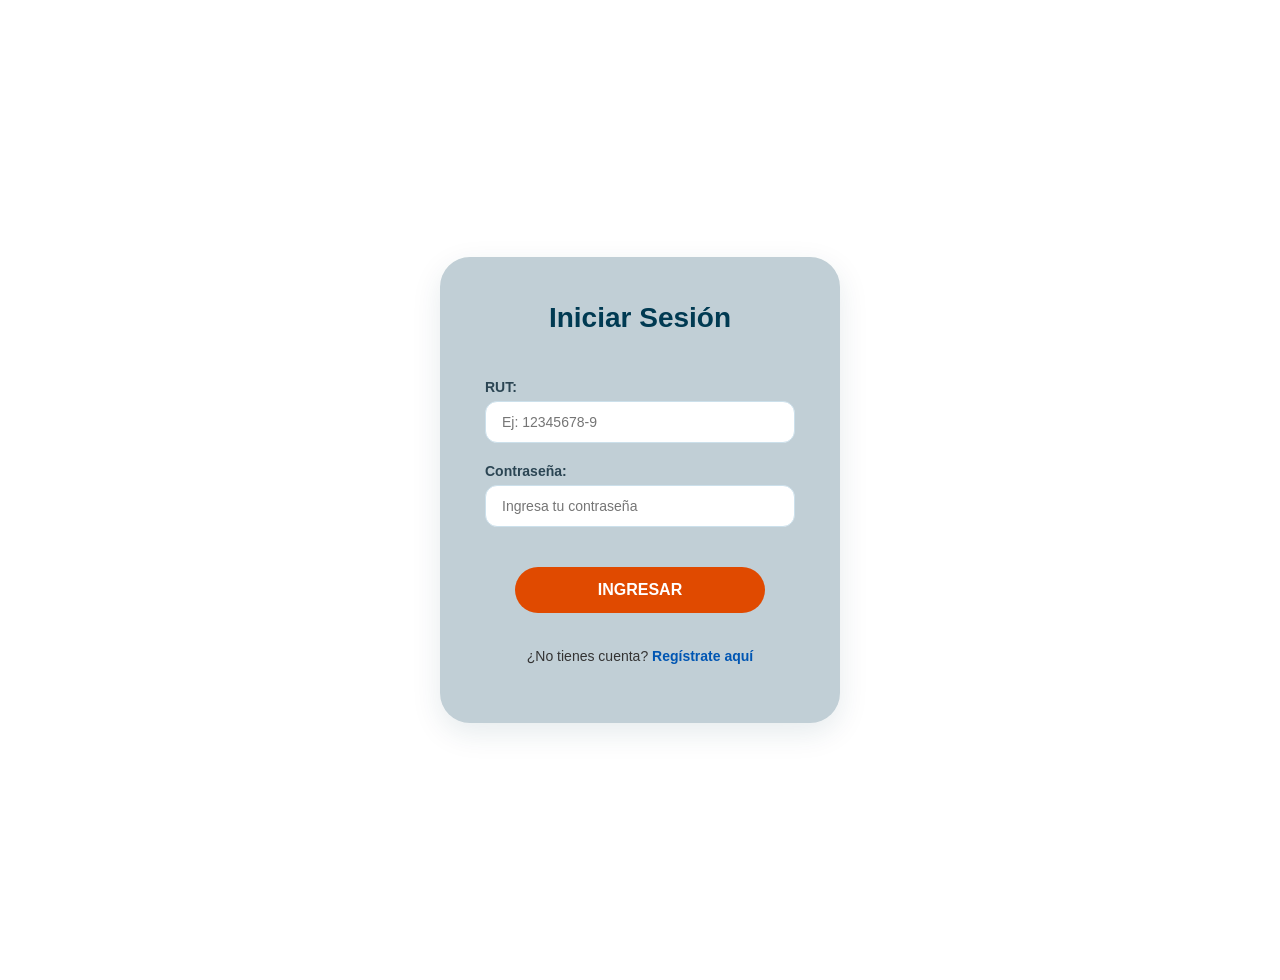
==== usuario/inicio_sesion.html @ c823daf5 "Inicio de sesion realizada con validaciones y navegacion cruzada con registro ademas de actualizacio" ====
<!DOCTYPE html>
<html lang="es">
<head>
    <meta charset="UTF-8">
    <meta name="viewport" content="width=device-width, initial-scale=1.0">
    <title>Iniciar Sesión</title>
    <link rel="stylesheet" href="style.css">
</head>
<body class="bodyregistro bodylogin">
    
    <form class="formularioregistroborde formulariologin" id="formularioLogin" action="index.html" method="POST">
        <p class="tituloregistro">Iniciar Sesión</p>

        <div class="camporegistro">
            <label for="rutLogin">RUT:</label>
            <input type="text" id="rutLogin" placeholder="Ej: 12345678-9" maxlength="10">
            <p id="error-rutLogin" class="texto-error"></p>
        </div>

        <div class="camporegistro">
            <label for="passLogin">Contraseña:</label>
            <input type="password" id="passLogin" placeholder="Ingresa tu contraseña">
            <p id="error-passLogin" class="texto-error"></p>
        </div>

        <button type="submit" class="enviar">INGRESAR</button>

        <p class="enlace-navegacion">
            ¿No tienes cuenta? <a href="registro.html">Regístrate aquí</a>
        </p>
    </form>

    <script src="validaciones.js"></script>
</body>
</html>
---- usuario/style.css ----
/* =========================================
   1. CONFIGURACIÓN BASE
========================================= */
/* Aplica a toda la página: quita márgenes y define color de fondo */
body { 
    margin: 0; /* Borra el espacio blanco que los navegadores ponen por defecto */
    font-family: Arial, sans-serif; /* Define el tipo de letra clásico */
    background-color: #f4f4f4; /* Un gris muy claro para el fondo de toda la página */
}

/* =========================================
   2. ENCABEZADO (Header Celeste)
========================================= */
.header-celeste {
    display: flex; /* Activa Flexbox: pone los elementos en una fila horizontal */
    justify-content: space-between; /* Empuja los elementos a los extremos izquierdo y derecho */
    align-items: center; /* Centra los elementos verticalmente */
    background-color: #e0f7fa; /* AQUÍ: El color celeste tipo clínica */
    padding: 15px 40px; /* 15px de espacio interno arriba/abajo y 40px a los lados */
    box-shadow: 0 2px 10px rgba(0,0,0,0.1); /* Crea una sombra suave debajo del encabezado */
}

/* Agrupa el logo y el texto en la parte izquierda */
.logo-contenedor {
    display: flex; 
    align-items: center; /* Alinea la foto y el texto en el centro */
    gap: 15px; /* Crea un espacio de 15px entre la imagen y el texto */
}

/* Tamaño de la imagen del logo */
.logo-img { height: 45px; width: auto; } /* Fija la altura, el ancho se ajusta solo */

/* Estilo del nombre de la tienda */
.logo-texto { 
    font-size: 1.6rem; /* Tamaño de la letra */
    font-weight: bold; /* Letras gruesas (negrita) */
    color: #002b49; /* Azul oscuro elegante */
}

/* Estilo para los enlaces de navegación del centro */
.nav-principal a { 
    margin: 0 15px; /* Separa los enlaces 15px entre sí */
    text-decoration: none; /* Quita la línea de subrayado de los links */
    color: #333; /* Texto gris oscuro */
    font-weight: bold; 
}
.nav-principal a:hover { color: #0070d1; } /* Se vuelve azul al pasar el mouse */

/* Agrupa la lupa y el botón de inicio de sesión a la derecha */
.acciones-header {
    display: flex; 
    align-items: center; 
    gap: 20px; /* Separación entre la lupa y el botón */
}

/* Botón azul principal de Iniciar Sesión */
.btn-login {
    background-color: #0070d1; /* Fondo azul */
    color: white; /* Texto blanco */
    padding: 10px 25px; /* Engorda el botón con espacio interno */
    border-radius: 25px; /* Bordes muy redondeados (tipo píldora) */
    text-decoration: none; /* Quita el subrayado */
    font-weight: bold;
}

/* =========================================
   3. ESTRUCTURA CENTRAL (Contenedor principal)
========================================= */
.contenedor-principal {
    max-width: 1300px; /* Evita que el contenido se estire infinito en pantallas gigantes */
    margin: 0 auto; /* Centra el contenedor en medio de la pantalla */
    padding: 40px 20px; /* Espacio arriba/abajo (40px) y a los lados (20px) */
}

/* =========================================
   4. IMAGEN CENTRAL (Banner)
========================================= */
.banner-central {
    /* Aquí pones tu imagen de fondo real. Por ahora uso un gris oscuro de prueba */
    background-image: url('./img/fondo-1.jpg'); 
    background-color: #333; /* Color de respaldo si la imagen falla */
    background-size: cover; /* Hace que la imagen cubra toda la caja */
    background-position: center; /* Centra la imagen */
    border-radius: 15px; /* Redondea las esquinas del banner gigante */
    position: relative; /* CRÍTICO: Necesario para ponerle una capa oscura encima */
    display: flex; /* Activa Flexbox */
    align-items: center; /* Centra verticalmente los elementos internos */
    padding: 50px; /* Espaciado interno generoso */
    margin-bottom: 40px; /* Empuja las cajas de abajo (Grilla) 40px hacia abajo */
}

/* Capa oscura semitransparente para asegurar que se lean los textos blancos */
.banner-central::before {
    content: ""; /* Obligatorio para crear elementos invisibles en CSS */
    position: absolute; /* Saca la capa del flujo y la hace flotar */
    top: 0; left: 0; width: 100%; height: 100%; /* Cubre el 100% de la imagen */
    background: rgba(0,0,0,0.6); /* Color negro al 60% de transparencia */
    border-radius: 15px; /* Hereda las esquinas redondas */
    z-index: 1; /* Pone esta capa en el nivel 1 (sobre la foto) */
}

/* Caja que agrupa los textos y la carátula, protegiéndolos de la oscuridad */
.banner-contenido {
    position: relative; 
    z-index: 2; /* Nivel 2 (Queda por encima de la capa oscura para verse bien) */
    width: 100%;
    display: flex; /* Pone los textos a un lado y la carátula al otro */
    justify-content: space-between; /* Los separa hacia los bordes */
    align-items: center;
    gap: 40px;
}

/* Diseño de las letras blancas */
.banner-textos { 
    flex: 1; /* Permite que la caja de texto crezca ocupando el espacio disponible */
    color: white; 
    text-shadow: 2px 2px 5px rgba(0,0,0,0.8); /* Crea sombra en las letras */
}
.banner-textos h2 { font-size: 3.5rem; margin-top: 0; margin-bottom: 10px; }
.banner-textos p { font-size: 1.1rem; line-height: 1.6; max-width: 600px; }
.precio-destacado { font-size: 1.8rem; font-weight: bold; color: #ffcc00; } /* Amarillo oro */

/* Botón de reservar ahora (Naranja) */
.btn-reservar { 
    background-color: #d13600; 
    color: white; 
    padding: 12px 30px; 
    border: none; 
    border-radius: 25px; 
    font-weight: bold; 
    font-size: 1.1rem; 
    cursor: pointer; 
}

/* Imagen física de la derecha  */
.banner-caratula {
    width: 250px; /* Ancho fijo para la caja */
    border-radius: 8px; /* Bordes ligeramente curvos */
    border: 3px solid white; /* Marco blanco tipo foto */
    box-shadow: 10px 10px 25px rgba(0,0,0,0.8); /* Sombra 3D pronunciada */
}

/* =========================================
   5. LAS CAJAS PEQUEÑAS ABAJO (Grilla)
========================================= */
.grilla-inferior {
    display: grid; /* Activa la cuadrícula (Grid CSS) */
    grid-template-columns: repeat(5, 1fr); /* Crea exactamente 5 columnas del mismo tamaño */
    gap: 25px; /* Espacio de separación entre las 5 cajas */
}

/* Diseño individual de cada una de las 5 tarjetas */
.tarjeta-pequena {
    background-color: white; /* Fondo blanco */
    border-radius: 10px; /* Esquinas redondas */
    padding: 15px; /* Espacio interno para que no se peguen a los bordes */
    box-shadow: 0 4px 10px rgba(0,0,0,0.05); /* Sombra súper suave */
    transition: transform 0.3s; /* Prepara la tarjeta para animación al pasar el mouse */
}

/* Pequeño salto hacia arriba cuando pasas el mouse por una tarjeta */
.tarjeta-pequena:hover {
    transform: translateY(-5px);
}

/* =========================================
   DISEÑO PARA LA IMAGEN REAL DE LA TARJETA
========================================= */
.tarjeta-img {
    width: 100%; /* Obliga a la imagen a expandirse de lado a lado dentro de la tarjeta blanca */
    height: 180px; /* Fija la altura exacta para que todas las fotos queden perfectamente parejas */    
    /* CRÍTICO: object-fit cover hace magia. Recorta la foto automáticamente para que llene el espacio (100% x 180px) sin que se deforme, se aplaste o se estire */
    object-fit: cover;     
    border-radius: 5px; /* Suaviza las 4 puntas de la foto haciéndolas un poco redondas */
    margin-bottom: 15px; /* Crea un espacio hacia abajo para separar la foto del título que le sigue */
}

/* Estilos de los textos dentro de las tarjetas */
.tarjeta-titulo { 
    font-size: 1.1rem; 
    margin: 0 0 10px 0; 
    color: #333; 
}
.tarjeta-detalles { 
    display: flex; 
    justify-content: space-between; /* Separa los atributos a la izq y precio a la der */
    font-size: 0.8rem; 
    color: #666; 
}
.tarjeta-precio { 
    font-weight: bold; 
    color: #000; 
}
/*
==========================
REGISTRO
==========================


*/


/*  ESTILOS GENERALES DEL REGISTRO  */
.bodyregistro {
    font-family: 'Segoe UI', Roboto, 'Helvetica Neue', Arial, sans-serif;
    background-color: #ffffff; 
    color: #333;
    display: flex;
    justify-content: center;
    align-items: center;
    min-height: 100vh;
    margin: 0;
    padding: 40px 15px;
}


/*  CONTENEDOR DEL FORMULARIO  */
.formularioregistroborde {
    background-color: #c1cfd6;
    max-width: 850px;
    width: 100%;
    padding: 45px;
    border-radius: 30px; /* Bordes mucho más circulares/redondeados */
    box-shadow: 0 10px 30px rgba(0, 58, 82, 0.1); 
    box-sizing: border-box;
    display: grid;
    grid-template-columns: 1fr 1fr;
    gap: 20px;
}


/* TÍTULO  */
.tituloregistro {
    grid-column: 1 / -1;
    text-align: center;
    font-size: 28px;
    font-weight: 700;
    color: #003a52;
    margin-top: 0;
    margin-bottom: 25px;
}


/*  CONTENEDOR DE CADA CAMPO */
.camporegistro {
    display: flex;
    flex-direction: column;
}


/*  ETIQUETAS  */
.camporegistro label {
    font-size: 14px;
    font-weight: 600;
    margin-bottom: 6px;
    color: #2b4553; 
}


/* INPUTS Y SELECTS  */
.camporegistro input,
.camporegistro select {
    padding: 12px 16px;
    border: 1px solid #cce0eb; 
    border-radius: 12px; /* Bordes redondeados en las cajitas de texto también */
    font-size: 14px;
    font-family: inherit;
    color: #2d3748;
    background-color: #ffffff; 
    transition: all 0.2s ease;
    outline: none;
}


.camporegistro input:focus,
.camporegistro select:focus {
    border-color: #007bff;
    box-shadow: 0 0 0 3px rgba(0, 123, 255, 0.2);
}


/*  CHECKBOXES */
.campo-checkbox {
    grid-column: 1 / -1;
    display: flex;
    flex-direction: column;
    gap: 12px;
    margin-top: 15px;
}


.campo-checkbox label {
    font-size: 14px;
    color: #2b4553;
    display: flex;
    align-items: center;
    gap: 10px;
    cursor: pointer;
    line-height: 1.4;
}


.campo-checkbox input[type="checkbox"] {
    width: 18px;
    height: 18px;
    accent-color: #e04a00;
    cursor: pointer;
    flex-shrink: 0;
}


/* BOTÓN DE ENVIAR  */
.enviar {
    grid-column: 1 / -1;
    background-color: #e04a00;
    color: white;
    border: none;
    padding: 14px 24px;
    font-size: 16px;
    font-weight: bold;
    border-radius: 30px;
    cursor: pointer;
    transition: background-color 0.3s, transform 0.1s;
    margin-top: 20px;
    width: 250px;
    margin-left: auto;
    margin-right: auto;
    display: block;
}


.enviar:hover {
    background-color: #bf3f00;
}


.enviar:active {
    transform: scale(0.97);
}


/* Clases para las validaciones de error */
.input-error {
    border: 2px solid red !important; /* Borde rojo */
    background-color: #ffe6e6; /* Fondo un poco rojizo opcional */
}

.texto-error {
    color: red;
    font-size: 13px;
    margin-top: 2px;
    display: none; /* Oculto por defecto */
}

/* Cuando le agreguemos esta clase con JS, el texto se mostrará */
.texto-error.activo {
    display: block; 
}


/*
=================
LOGIN
=================
*/

/* Ajustes para centrar la pantalla de Login */
.bodylogin {
    display: flex;
    justify-content: center;
    align-items: center;
    min-height: 100vh;
    margin: 0;
}

/* Tarjeta de login en una sola columna vertical */
.formulariologin {
    grid-template-columns: 1fr !important; /* Fuerza 1 sola columna */
    max-width: 400px;                      /* Ancho proporcional para login */
    width: 100%;
    margin: 20px;
}

.formulariologin .tituloregistro {
    grid-column: span 1;
    text-align: center;
}

/* Estilo unificado para los enlaces de navegación entre pantallas */
.enlace-navegacion {
    text-align: center;
    margin-top: 15px;
    font-size: 14px;
    grid-column: span 1;
}

.enlace-navegacion a {
    color: #0056b3;
    text-decoration: none;
    font-weight: bold;
}

.enlace-navegacion a:hover {
    text-decoration: underline;
}
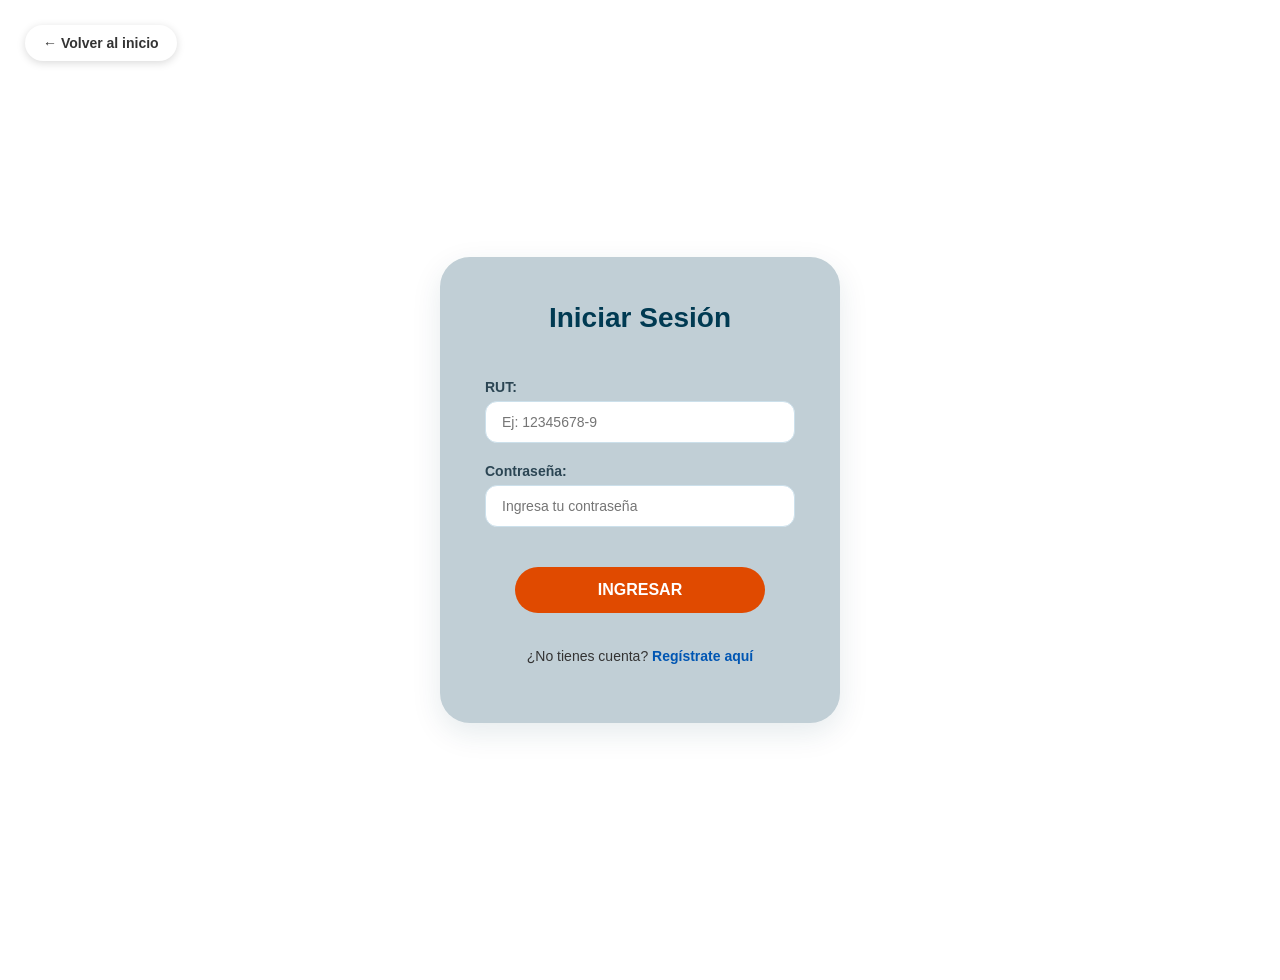
==== commit 9183b9f7: "Cambio menor agregando un boton para volver al inicio a registro y a login" ====
--- a/usuario/inicio_sesion.html
+++ b/usuario/inicio_sesion.html
@@ -7,7 +7,8 @@
     <link rel="stylesheet" href="style.css">
 </head>
 <body class="bodyregistro bodylogin">
-    
+    <a href="index.html" class="boton-volver-inicio">← Volver al inicio</a>
+
     <form class="formularioregistroborde formulariologin" id="formularioLogin" action="index.html" method="POST">
         <p class="tituloregistro">Iniciar Sesión</p>
 
--- a/usuario/style.css
+++ b/usuario/style.css
@@ -402,4 +402,29 @@
 
 .enlace-navegacion a:hover {
     text-decoration: underline;
+}
+
+.boton-volver-inicio {
+    position: fixed;
+    top: 25px;
+    left: 25px;
+    display: inline-flex;
+    align-items: center;
+    color: #333;
+    text-decoration: none;
+    font-family: sans-serif;
+    font-weight: 600;
+    font-size: 14px;
+    background-color: #ffffff;
+    padding: 10px 18px;
+    border-radius: 25px;
+    box-shadow: 0 2px 8px rgba(0, 0, 0, 0.15);
+    transition: all 0.2s ease;
+    z-index: 1000;
+}
+
+.boton-volver-inicio:hover {
+    color: #0056b3;
+    transform: translateX(-3px);
+    box-shadow: 0 4px 12px rgba(0, 0, 0, 0.2);
 }
